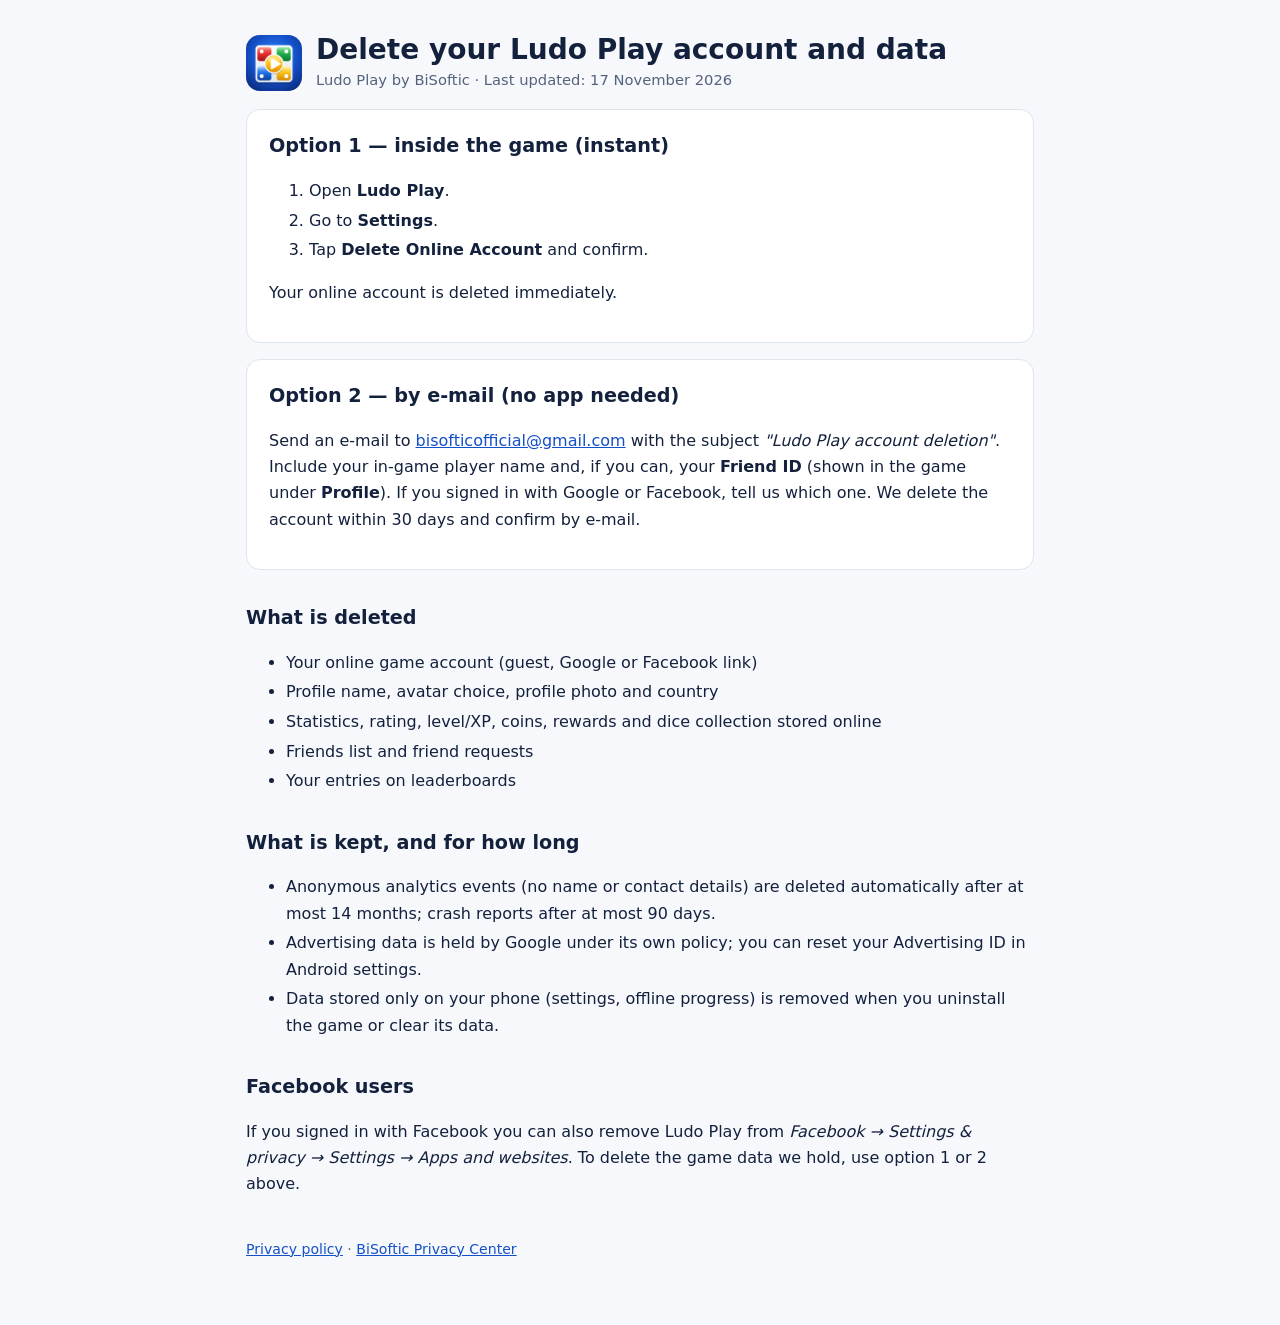
==== ludoplay/delete-account.html @ 0e9b2f4c "Add BiSoftic Privacy Center with Ludo Play privacy policy and account-deletion page Co-Authored-By: " ====
<!doctype html><html lang="en"><head><meta charset="utf-8"><meta name="viewport" content="width=device-width,initial-scale=1">
<title>Delete Ludo Play Account</title><meta name="description" content="How to delete your Ludo Play online account and data.">
<link rel="stylesheet" href="../assets/style.css"></head><body><main>
<header class="brand"><img src="icon.png" alt="Ludo Play icon"><div><h1>Delete your Ludo Play account and data</h1><span class="muted">Ludo Play by BiSoftic · Last updated: 17 November 2026</span></div></header>

<div class="card"><h2 style="margin-top:0">Option 1 — inside the game (instant)</h2>
<ol><li>Open <strong>Ludo Play</strong>.</li><li>Go to <strong>Settings</strong>.</li><li>Tap <strong>Delete Online Account</strong> and confirm.</li></ol>
<p>Your online account is deleted immediately.</p></div>

<div class="card"><h2 style="margin-top:0">Option 2 — by e-mail (no app needed)</h2>
<p>Send an e-mail to <a href="mailto:bisofticofficial@gmail.com?subject=Ludo%20Play%20account%20deletion">bisofticofficial@gmail.com</a> with the subject <em>"Ludo Play account deletion"</em>. Include your in-game player name and, if you can, your <strong>Friend ID</strong> (shown in the game under <strong>Profile</strong>). If you signed in with Google or Facebook, tell us which one. We delete the account within 30 days and confirm by e-mail.</p></div>

<h2>What is deleted</h2>
<ul><li>Your online game account (guest, Google or Facebook link)</li><li>Profile name, avatar choice, profile photo and country</li><li>Statistics, rating, level/XP, coins, rewards and dice collection stored online</li><li>Friends list and friend requests</li><li>Your entries on leaderboards</li></ul>

<h2>What is kept, and for how long</h2>
<ul><li>Anonymous analytics events (no name or contact details) are deleted automatically after at most 14 months; crash reports after at most 90 days.</li>
<li>Advertising data is held by Google under its own policy; you can reset your Advertising ID in Android settings.</li>
<li>Data stored only on your phone (settings, offline progress) is removed when you uninstall the game or clear its data.</li></ul>

<h2>Facebook users</h2>
<p>If you signed in with Facebook you can also remove Ludo Play from <em>Facebook → Settings &amp; privacy → Settings → Apps and websites</em>. To delete the game data we hold, use option 1 or 2 above.</p>
<footer><a href="privacy.html">Privacy policy</a> · <a href="../index.html">BiSoftic Privacy Center</a></footer>
</main></body></html>
---- assets/style.css ----
:root{--bg:#f6f8fc;--card:#fff;--text:#14213d;--muted:#55627a;--accent:#1450c8;--line:#dfe5ef}
@media (prefers-color-scheme:dark){:root{--bg:#0d1424;--card:#151e33;--text:#e8edf7;--muted:#a3afc6;--accent:#7fb0ff;--line:#26324d}}
*{box-sizing:border-box}body{margin:0;background:var(--bg);color:var(--text);font:16px/1.65 system-ui,-apple-system,"Segoe UI",Roboto,sans-serif}
main{max-width:820px;margin:0 auto;padding:32px 16px 64px}header.brand{display:flex;align-items:center;gap:14px;margin-bottom:8px}
header.brand img{width:56px;height:56px;border-radius:14px}h1{font-size:1.75rem;line-height:1.25;margin:0}h2{font-size:1.2rem;margin:2rem 0 .5rem}
h3{font-size:1rem;margin:1.25rem 0 .25rem}p,li{color:var(--text)}.muted{color:var(--muted);font-size:.92rem}a{color:var(--accent)}
.card{background:var(--card);border:1px solid var(--line);border-radius:14px;padding:20px 22px;margin:16px 0}
table{width:100%;border-collapse:collapse;font-size:.93rem;display:block;overflow-x:auto}th,td{text-align:left;vertical-align:top;padding:8px 10px;border-bottom:1px solid var(--line)}
th{font-weight:600}footer{margin-top:40px;color:var(--muted);font-size:.88rem}ol li,ul li{margin:.2rem 0}
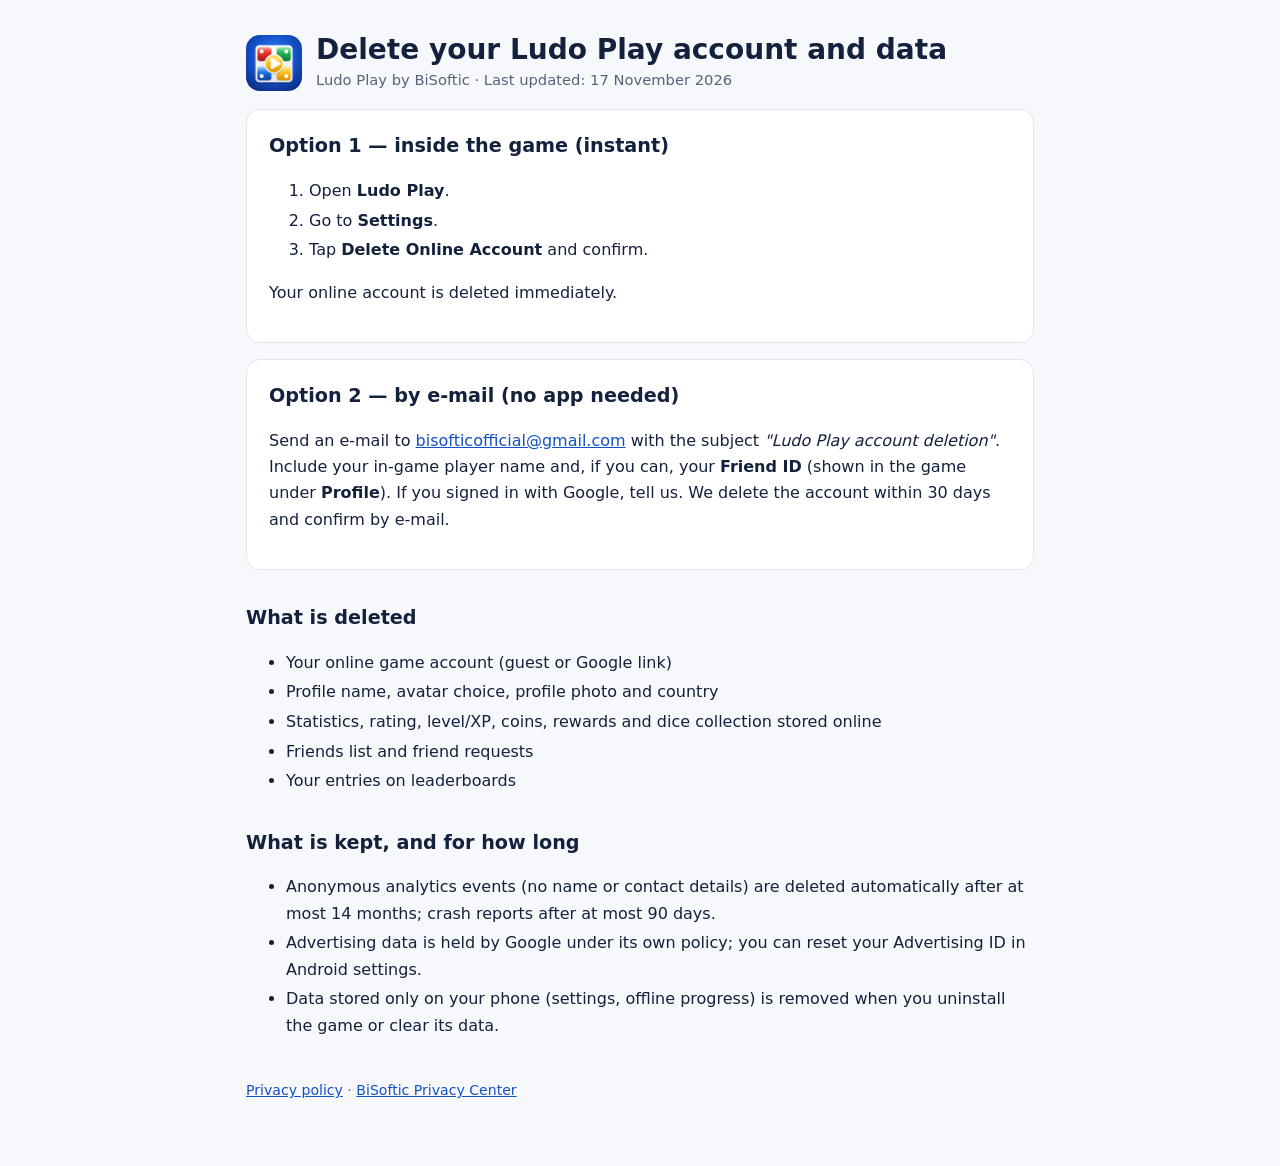
==== commit d0f6e7f7: "Ludo Play privacy: Google account chooser, ads between games, AdMob-Firebase link; Facebook removed " ====
--- a/ludoplay/delete-account.html
+++ b/ludoplay/delete-account.html
@@ -8,17 +8,15 @@
 <p>Your online account is deleted immediately.</p></div>
 
 <div class="card"><h2 style="margin-top:0">Option 2 — by e-mail (no app needed)</h2>
-<p>Send an e-mail to <a href="mailto:bisofticofficial@gmail.com?subject=Ludo%20Play%20account%20deletion">bisofticofficial@gmail.com</a> with the subject <em>"Ludo Play account deletion"</em>. Include your in-game player name and, if you can, your <strong>Friend ID</strong> (shown in the game under <strong>Profile</strong>). If you signed in with Google or Facebook, tell us which one. We delete the account within 30 days and confirm by e-mail.</p></div>
+<p>Send an e-mail to <a href="mailto:bisofticofficial@gmail.com?subject=Ludo%20Play%20account%20deletion">bisofticofficial@gmail.com</a> with the subject <em>"Ludo Play account deletion"</em>. Include your in-game player name and, if you can, your <strong>Friend ID</strong> (shown in the game under <strong>Profile</strong>). If you signed in with Google, tell us. We delete the account within 30 days and confirm by e-mail.</p></div>
 
 <h2>What is deleted</h2>
-<ul><li>Your online game account (guest, Google or Facebook link)</li><li>Profile name, avatar choice, profile photo and country</li><li>Statistics, rating, level/XP, coins, rewards and dice collection stored online</li><li>Friends list and friend requests</li><li>Your entries on leaderboards</li></ul>
+<ul><li>Your online game account (guest or Google link)</li><li>Profile name, avatar choice, profile photo and country</li><li>Statistics, rating, level/XP, coins, rewards and dice collection stored online</li><li>Friends list and friend requests</li><li>Your entries on leaderboards</li></ul>
 
 <h2>What is kept, and for how long</h2>
 <ul><li>Anonymous analytics events (no name or contact details) are deleted automatically after at most 14 months; crash reports after at most 90 days.</li>
 <li>Advertising data is held by Google under its own policy; you can reset your Advertising ID in Android settings.</li>
 <li>Data stored only on your phone (settings, offline progress) is removed when you uninstall the game or clear its data.</li></ul>
 
-<h2>Facebook users</h2>
-<p>If you signed in with Facebook you can also remove Ludo Play from <em>Facebook → Settings &amp; privacy → Settings → Apps and websites</em>. To delete the game data we hold, use option 1 or 2 above.</p>
 <footer><a href="privacy.html">Privacy policy</a> · <a href="../index.html">BiSoftic Privacy Center</a></footer>
 </main></body></html>
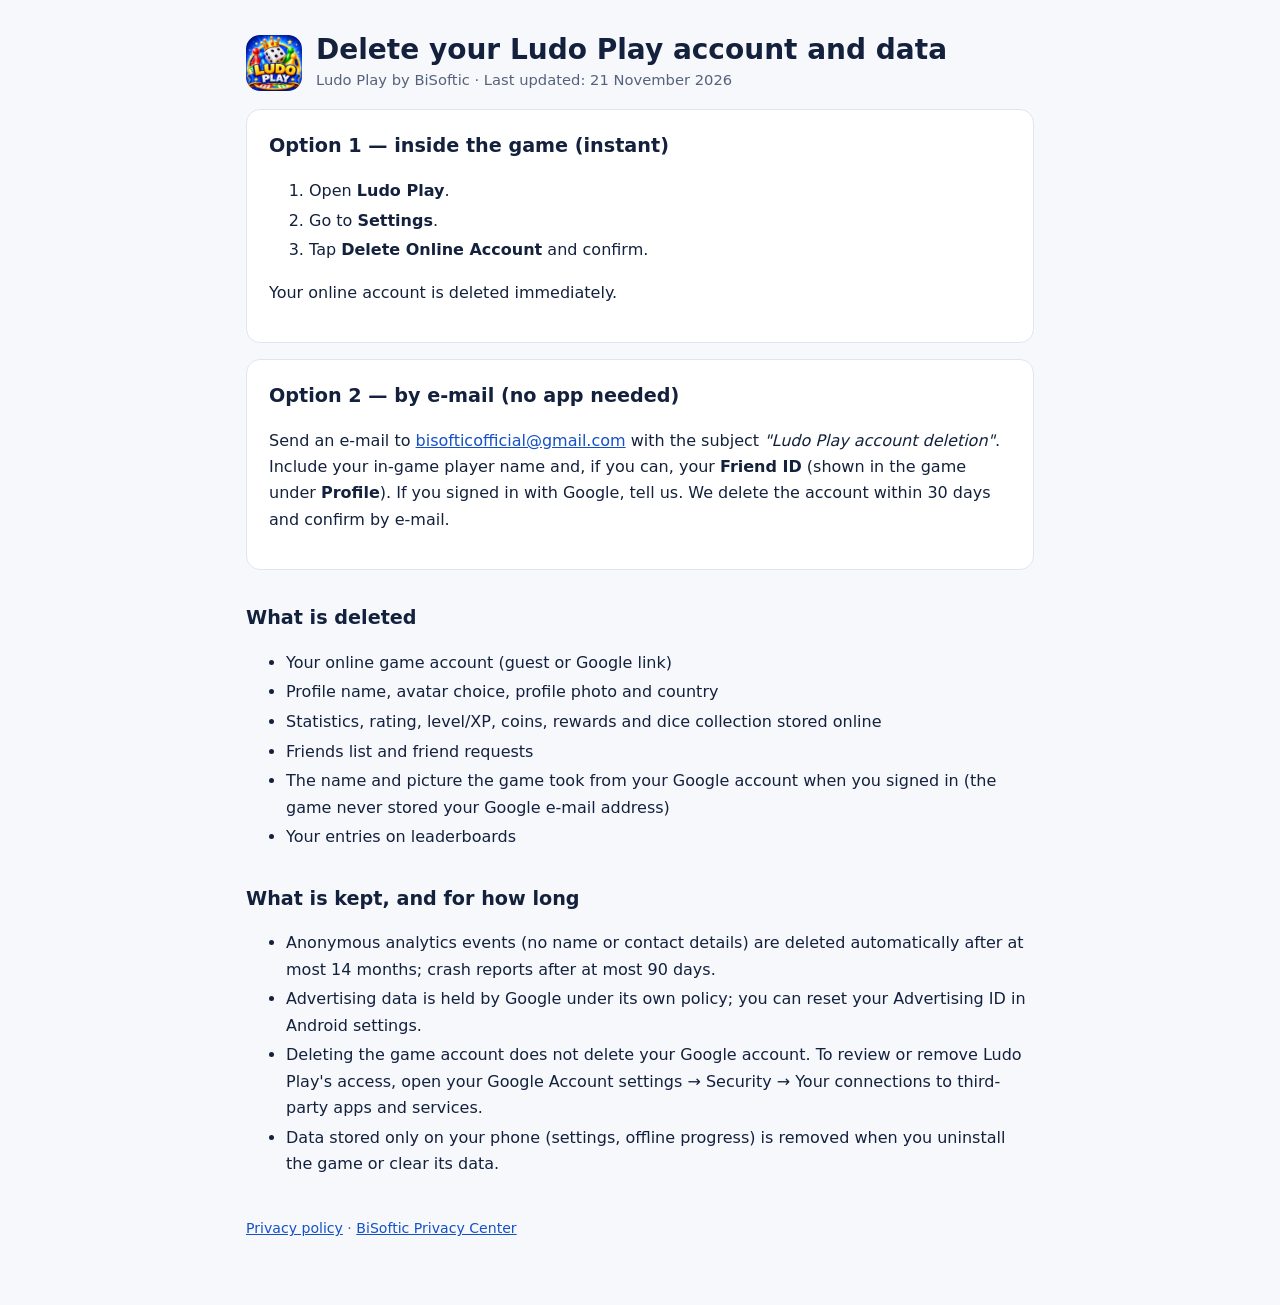
==== commit 7b045e1d: "Ludo Play pages: photo picker, Google data deleted, Google account note, dates" ====
--- a/ludoplay/delete-account.html
+++ b/ludoplay/delete-account.html
@@ -1,7 +1,7 @@
 <!doctype html><html lang="en"><head><meta charset="utf-8"><meta name="viewport" content="width=device-width,initial-scale=1">
 <title>Delete Ludo Play Account</title><meta name="description" content="How to delete your Ludo Play online account and data.">
 <link rel="stylesheet" href="../assets/style.css"></head><body><main>
-<header class="brand"><img src="icon.png" alt="Ludo Play icon"><div><h1>Delete your Ludo Play account and data</h1><span class="muted">Ludo Play by BiSoftic · Last updated: 17 November 2026</span></div></header>
+<header class="brand"><img src="icon.png" alt="Ludo Play icon"><div><h1>Delete your Ludo Play account and data</h1><span class="muted">Ludo Play by BiSoftic · Last updated: 21 November 2026</span></div></header>
 
 <div class="card"><h2 style="margin-top:0">Option 1 — inside the game (instant)</h2>
 <ol><li>Open <strong>Ludo Play</strong>.</li><li>Go to <strong>Settings</strong>.</li><li>Tap <strong>Delete Online Account</strong> and confirm.</li></ol>
@@ -11,12 +11,12 @@
 <p>Send an e-mail to <a href="mailto:bisofticofficial@gmail.com?subject=Ludo%20Play%20account%20deletion">bisofticofficial@gmail.com</a> with the subject <em>"Ludo Play account deletion"</em>. Include your in-game player name and, if you can, your <strong>Friend ID</strong> (shown in the game under <strong>Profile</strong>). If you signed in with Google, tell us. We delete the account within 30 days and confirm by e-mail.</p></div>
 
 <h2>What is deleted</h2>
-<ul><li>Your online game account (guest or Google link)</li><li>Profile name, avatar choice, profile photo and country</li><li>Statistics, rating, level/XP, coins, rewards and dice collection stored online</li><li>Friends list and friend requests</li><li>Your entries on leaderboards</li></ul>
+<ul><li>Your online game account (guest or Google link)</li><li>Profile name, avatar choice, profile photo and country</li><li>Statistics, rating, level/XP, coins, rewards and dice collection stored online</li><li>Friends list and friend requests</li><li>The name and picture the game took from your Google account when you signed in (the game never stored your Google e-mail address)</li><li>Your entries on leaderboards</li></ul>
 
 <h2>What is kept, and for how long</h2>
 <ul><li>Anonymous analytics events (no name or contact details) are deleted automatically after at most 14 months; crash reports after at most 90 days.</li>
 <li>Advertising data is held by Google under its own policy; you can reset your Advertising ID in Android settings.</li>
-<li>Data stored only on your phone (settings, offline progress) is removed when you uninstall the game or clear its data.</li></ul>
+<li>Deleting the game account does not delete your Google account. To review or remove Ludo Play's access, open your Google Account settings → Security → Your connections to third-party apps and services.</li><li>Data stored only on your phone (settings, offline progress) is removed when you uninstall the game or clear its data.</li></ul>
 
 <footer><a href="privacy.html">Privacy policy</a> · <a href="../index.html">BiSoftic Privacy Center</a></footer>
 </main></body></html>
